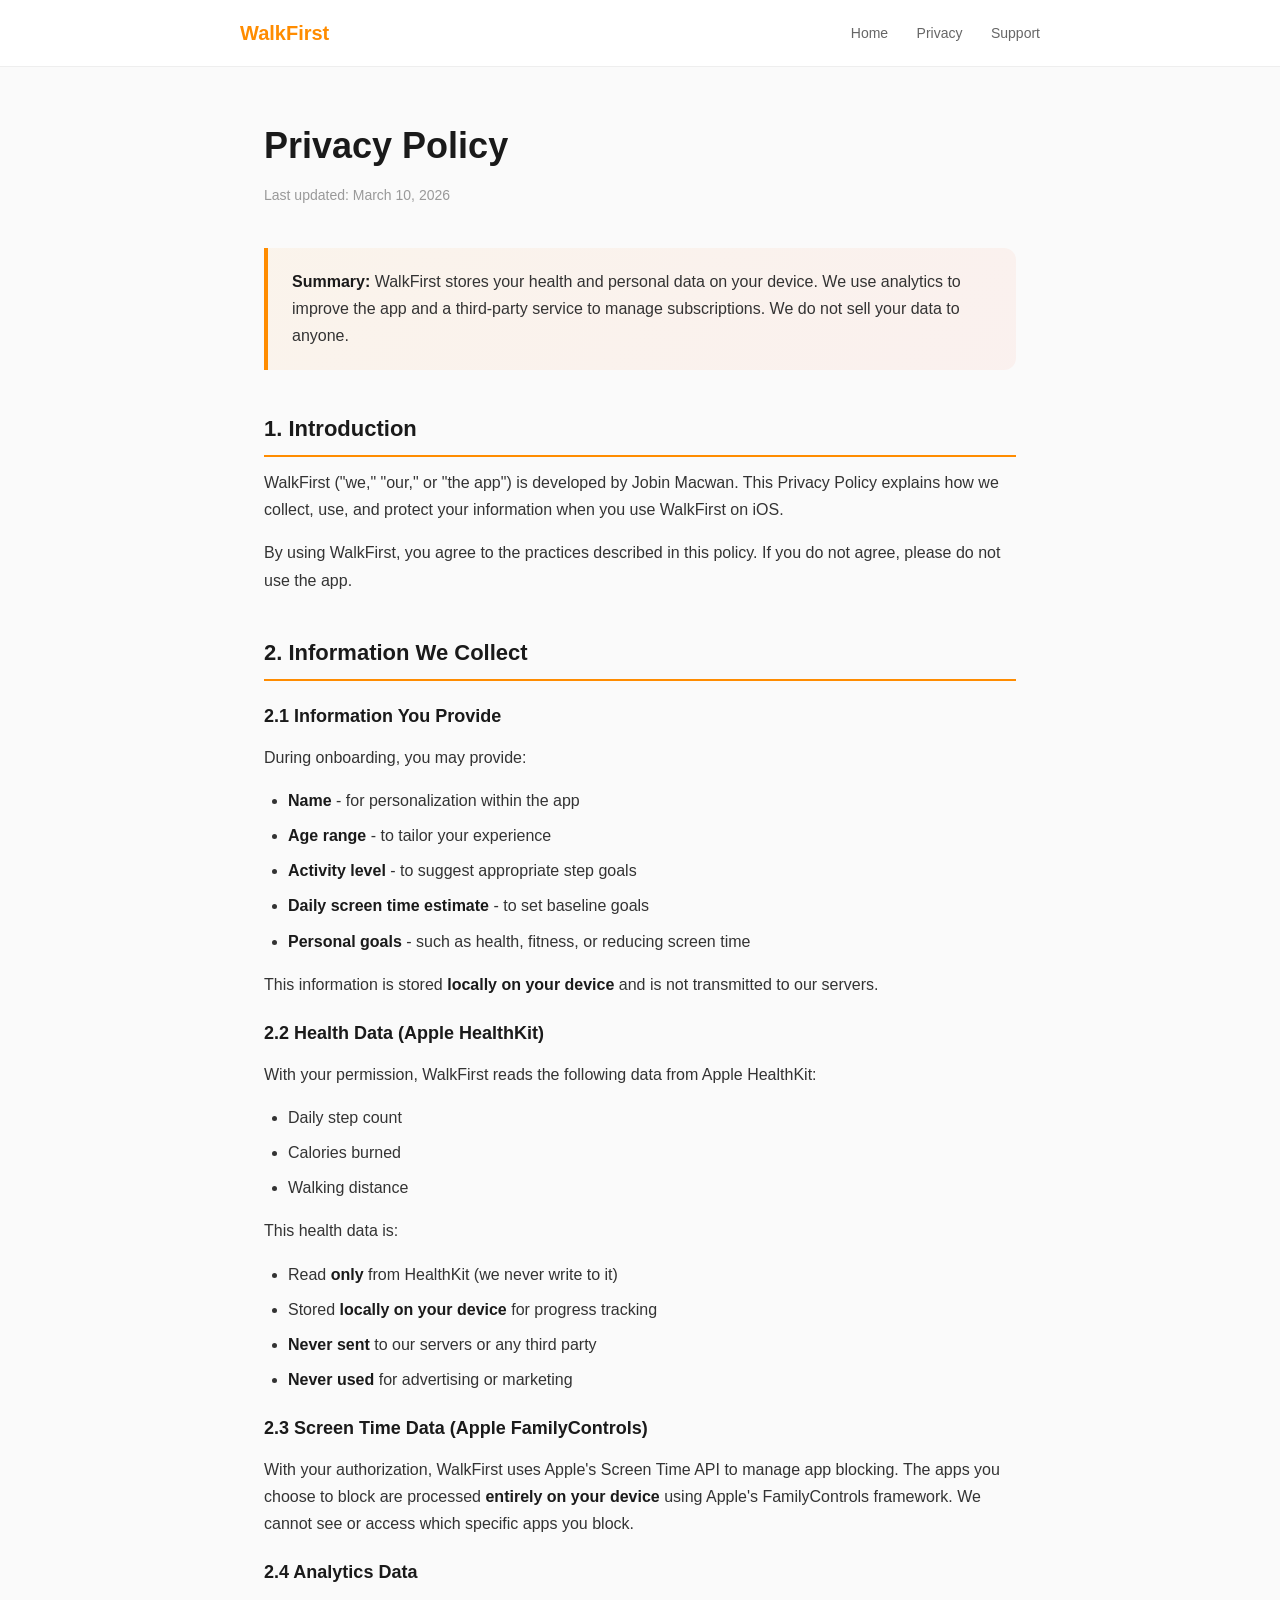
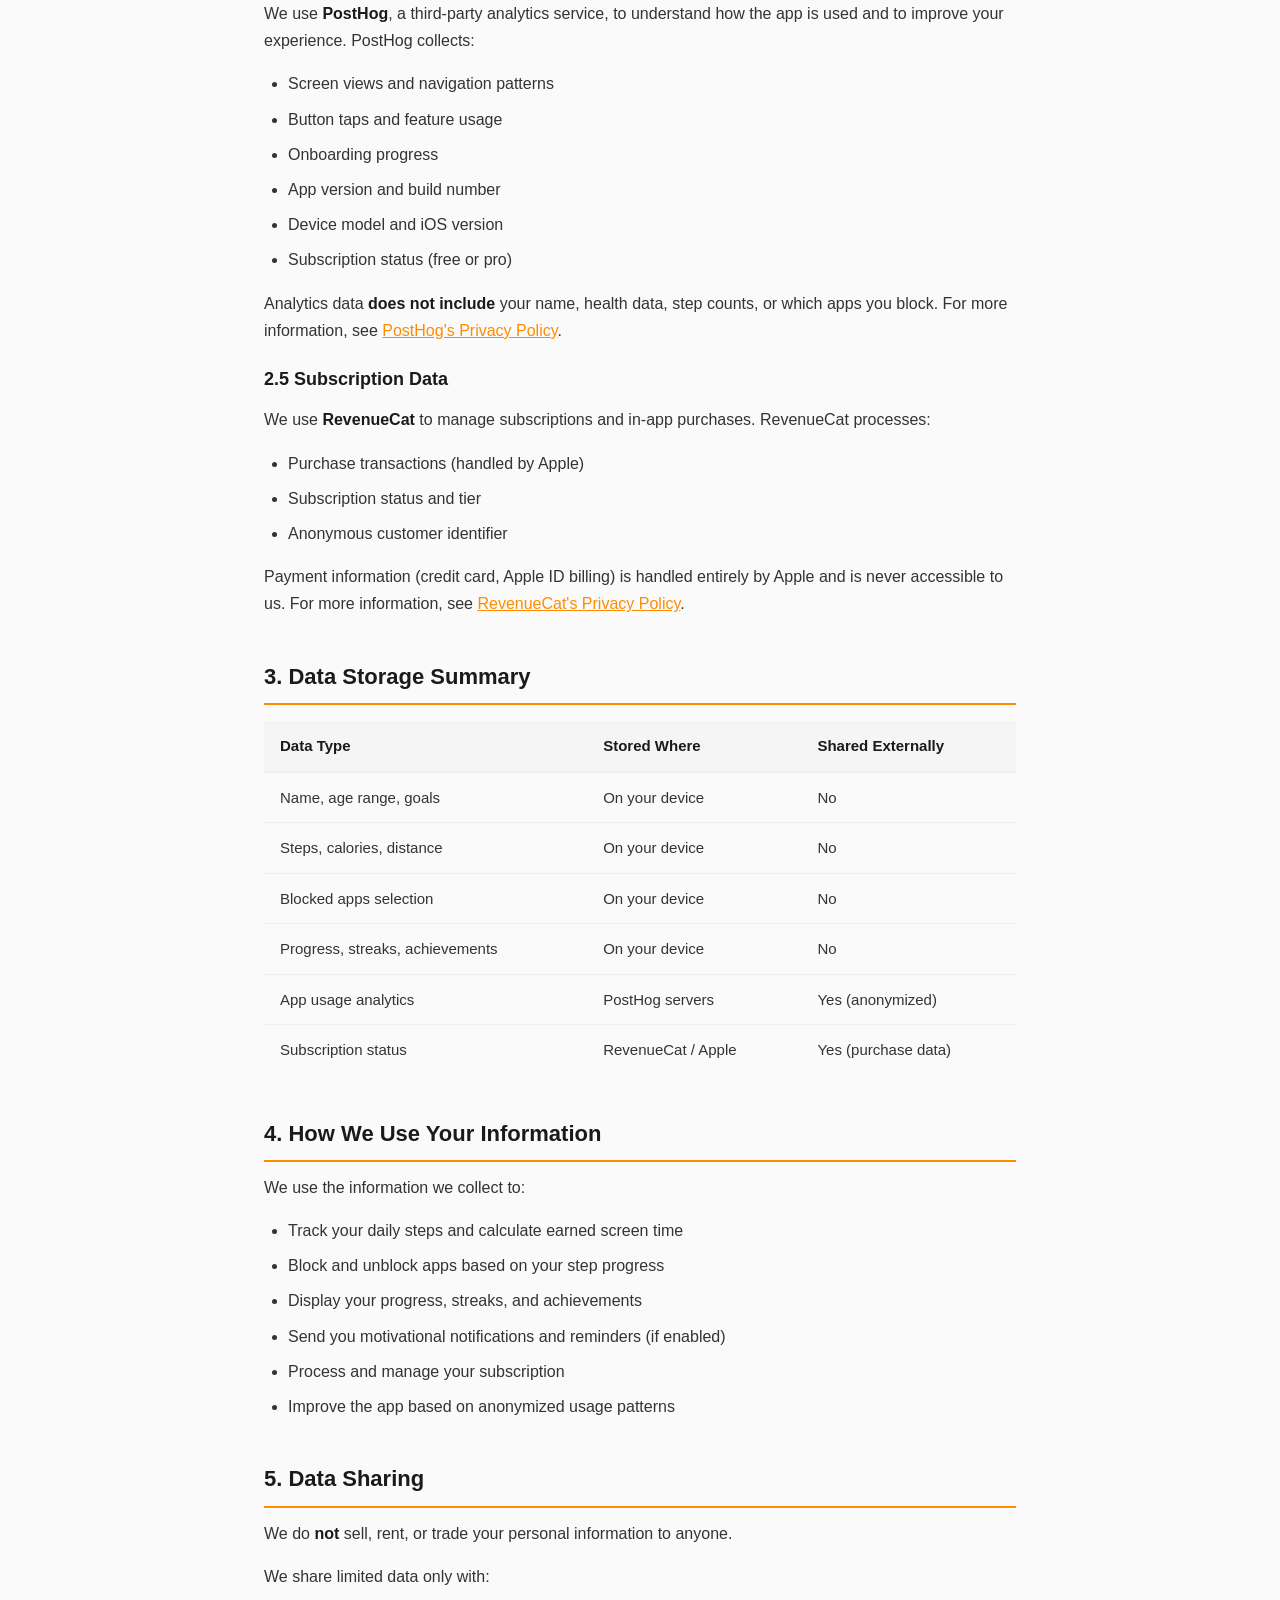
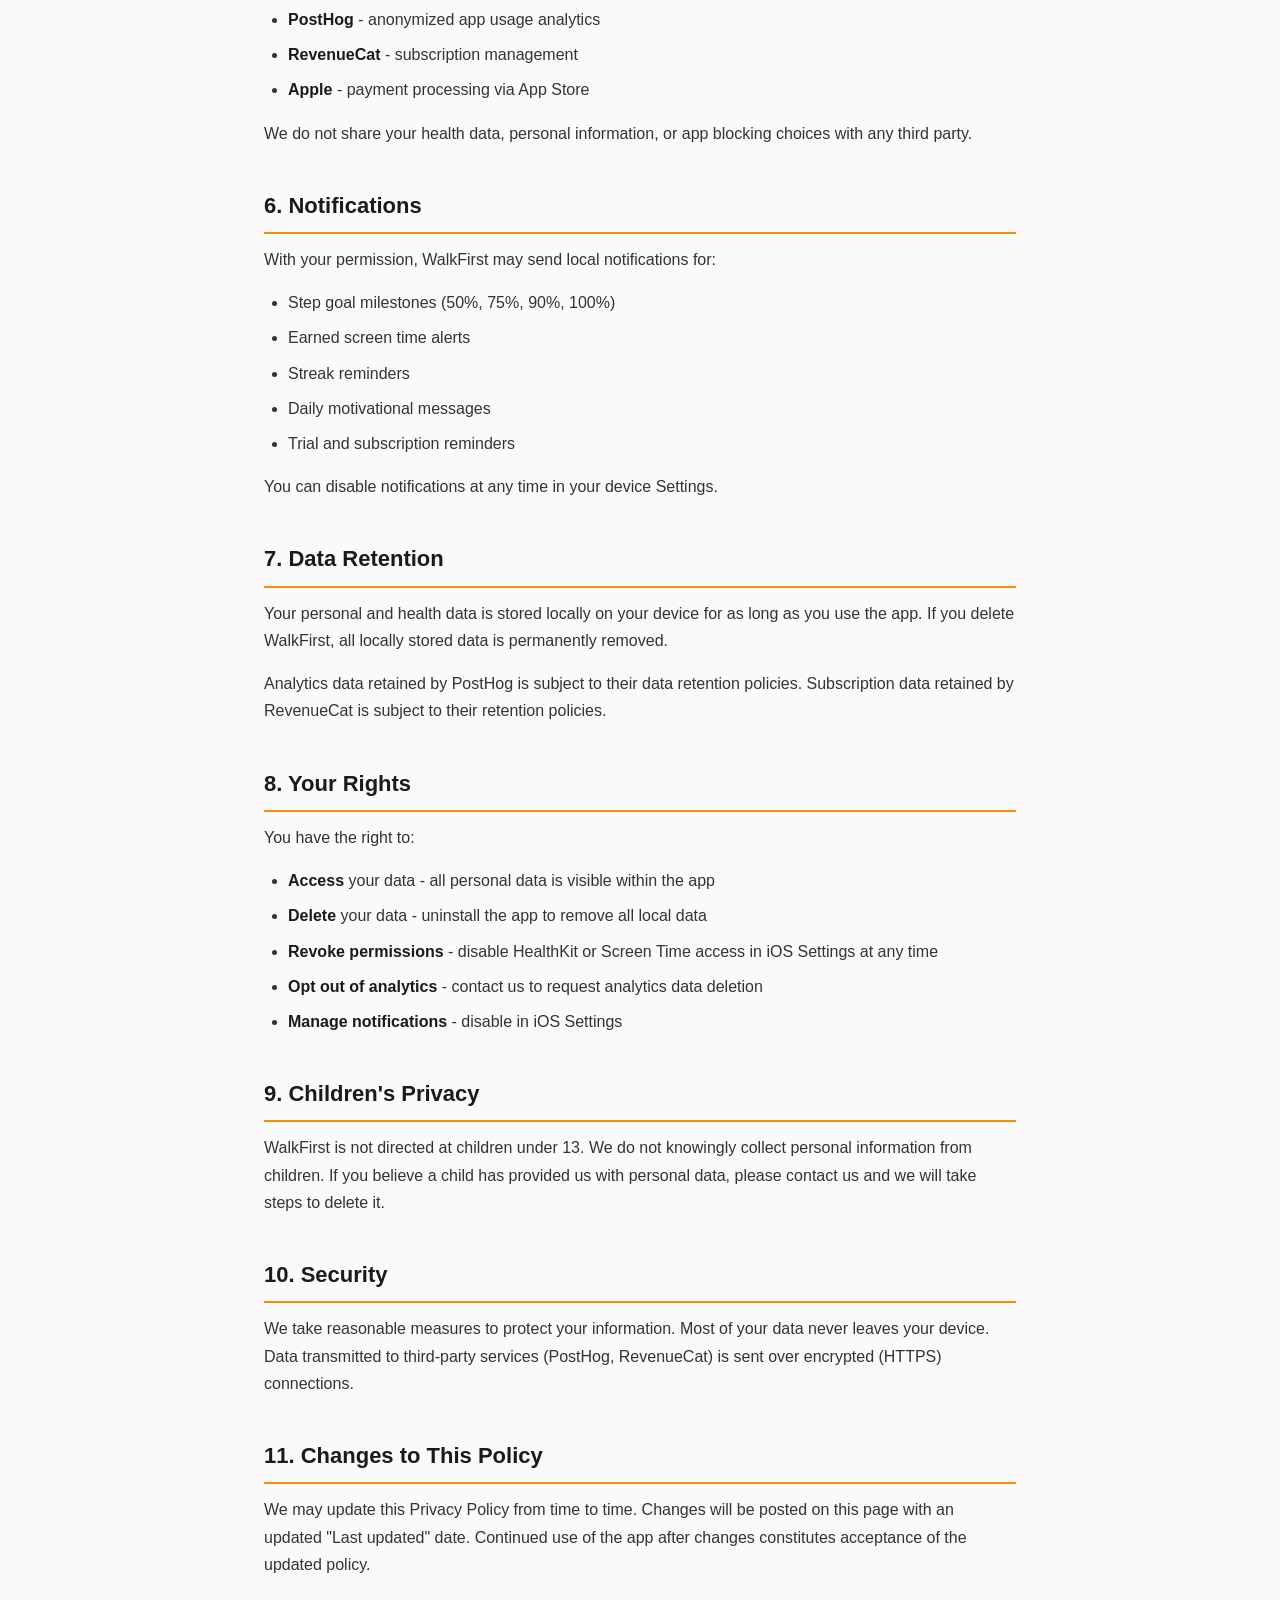
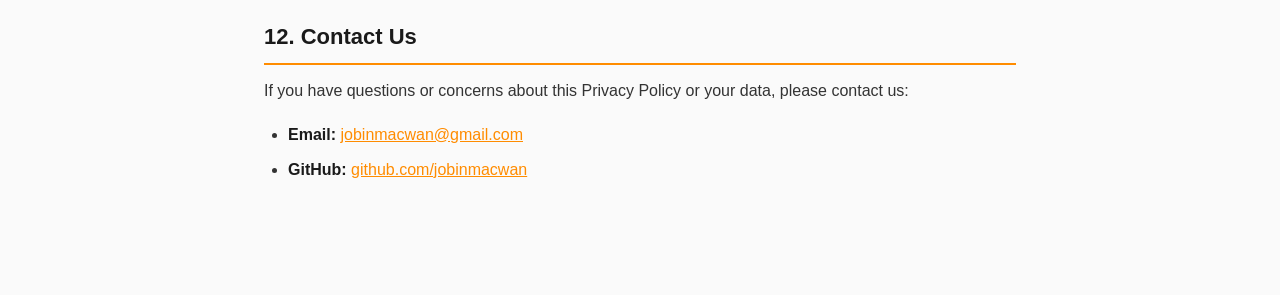
==== privacy-policy.html @ 960890cd "docs: Update landing page, privacy policy, and support page - Redesigned landing page with feature s" ====
<!DOCTYPE html>
<html lang="en">
<head>
<meta charset="UTF-8">
<meta name="viewport" content="width=device-width, initial-scale=1.0">
<title>Privacy Policy - WalkFirst</title>
<style>
  * { margin: 0; padding: 0; box-sizing: border-box; }
  body {
    font-family: -apple-system, BlinkMacSystemFont, 'SF Pro Text', 'Helvetica Neue', Arial, sans-serif;
    color: #1a1a1a;
    background: #fafafa;
    line-height: 1.7;
    -webkit-font-smoothing: antialiased;
  }

  /* Nav */
  nav {
    background: #fff;
    border-bottom: 1px solid #eee;
    padding: 16px 24px;
    position: sticky;
    top: 0;
    z-index: 10;
  }
  nav .nav-inner {
    max-width: 800px;
    margin: 0 auto;
    display: flex;
    align-items: center;
    justify-content: space-between;
  }
  nav .brand {
    font-size: 20px;
    font-weight: 700;
    color: #FF8C00;
    text-decoration: none;
  }
  nav .nav-links a {
    font-size: 14px;
    color: #666;
    text-decoration: none;
    margin-left: 24px;
    font-weight: 500;
  }
  nav .nav-links a:hover { color: #FF8C00; }

  /* Content */
  .container {
    max-width: 800px;
    margin: 0 auto;
    padding: 48px 24px 80px;
  }
  h1 {
    font-size: 36px;
    font-weight: 800;
    color: #1a1a1a;
    margin-bottom: 8px;
  }
  .last-updated {
    font-size: 14px;
    color: #999;
    margin-bottom: 40px;
  }
  h2 {
    font-size: 22px;
    font-weight: 700;
    color: #1a1a1a;
    margin-top: 40px;
    margin-bottom: 12px;
    padding-bottom: 8px;
    border-bottom: 2px solid #FF8C00;
    display: inline-block;
  }
  h2::after {
    content: '';
    display: block;
  }
  .section { margin-bottom: 32px; }
  .section h2 { display: block; }
  p { margin-bottom: 16px; color: #333; font-size: 16px; }
  ul {
    margin: 12px 0 16px 24px;
    color: #333;
  }
  li { margin-bottom: 8px; font-size: 16px; }
  strong { color: #1a1a1a; }
  .highlight-box {
    background: linear-gradient(135deg, rgba(255,140,0,0.06), rgba(255,89,51,0.06));
    border-left: 4px solid #FF8C00;
    border-radius: 0 12px 12px 0;
    padding: 20px 24px;
    margin: 24px 0;
  }
  .highlight-box p { margin-bottom: 0; }
  a { color: #FF8C00; }
  a:hover { color: #FF5933; }

  .table-wrap {
    overflow-x: auto;
    margin: 16px 0;
  }
  table {
    width: 100%;
    border-collapse: collapse;
    font-size: 15px;
  }
  th {
    text-align: left;
    padding: 12px 16px;
    background: #f5f5f5;
    font-weight: 600;
    border-bottom: 2px solid #eee;
    color: #1a1a1a;
  }
  td {
    padding: 12px 16px;
    border-bottom: 1px solid #eee;
    color: #333;
  }
  tr:last-child td { border-bottom: none; }

  @media (max-width: 600px) {
    h1 { font-size: 28px; }
    h2 { font-size: 20px; }
    .container { padding: 32px 16px 60px; }
  }
</style>
</head>
<body>

<nav>
  <div class="nav-inner">
    <a href="index.html" class="brand">WalkFirst</a>
    <div class="nav-links">
      <a href="index.html">Home</a>
      <a href="privacy-policy.html">Privacy</a>
      <a href="support.html">Support</a>
    </div>
  </div>
</nav>

<div class="container">

<h1>Privacy Policy</h1>
<p class="last-updated">Last updated: March 10, 2026</p>

<div class="highlight-box">
  <p><strong>Summary:</strong> WalkFirst stores your health and personal data on your device. We use analytics to improve the app and a third-party service to manage subscriptions. We do not sell your data to anyone.</p>
</div>

<div class="section">
  <h2>1. Introduction</h2>
  <p>WalkFirst ("we," "our," or "the app") is developed by Jobin Macwan. This Privacy Policy explains how we collect, use, and protect your information when you use WalkFirst on iOS.</p>
  <p>By using WalkFirst, you agree to the practices described in this policy. If you do not agree, please do not use the app.</p>
</div>

<div class="section">
  <h2>2. Information We Collect</h2>

  <h3 style="font-size:18px; font-weight:600; margin:20px 0 12px;">2.1 Information You Provide</h3>
  <p>During onboarding, you may provide:</p>
  <ul>
    <li><strong>Name</strong> - for personalization within the app</li>
    <li><strong>Age range</strong> - to tailor your experience</li>
    <li><strong>Activity level</strong> - to suggest appropriate step goals</li>
    <li><strong>Daily screen time estimate</strong> - to set baseline goals</li>
    <li><strong>Personal goals</strong> - such as health, fitness, or reducing screen time</li>
  </ul>
  <p>This information is stored <strong>locally on your device</strong> and is not transmitted to our servers.</p>

  <h3 style="font-size:18px; font-weight:600; margin:20px 0 12px;">2.2 Health Data (Apple HealthKit)</h3>
  <p>With your permission, WalkFirst reads the following data from Apple HealthKit:</p>
  <ul>
    <li>Daily step count</li>
    <li>Calories burned</li>
    <li>Walking distance</li>
  </ul>
  <p>This health data is:</p>
  <ul>
    <li>Read <strong>only</strong> from HealthKit (we never write to it)</li>
    <li>Stored <strong>locally on your device</strong> for progress tracking</li>
    <li><strong>Never sent</strong> to our servers or any third party</li>
    <li><strong>Never used</strong> for advertising or marketing</li>
  </ul>

  <h3 style="font-size:18px; font-weight:600; margin:20px 0 12px;">2.3 Screen Time Data (Apple FamilyControls)</h3>
  <p>With your authorization, WalkFirst uses Apple's Screen Time API to manage app blocking. The apps you choose to block are processed <strong>entirely on your device</strong> using Apple's FamilyControls framework. We cannot see or access which specific apps you block.</p>

  <h3 style="font-size:18px; font-weight:600; margin:20px 0 12px;">2.4 Analytics Data</h3>
  <p>We use <strong>PostHog</strong>, a third-party analytics service, to understand how the app is used and to improve your experience. PostHog collects:</p>
  <ul>
    <li>Screen views and navigation patterns</li>
    <li>Button taps and feature usage</li>
    <li>Onboarding progress</li>
    <li>App version and build number</li>
    <li>Device model and iOS version</li>
    <li>Subscription status (free or pro)</li>
  </ul>
  <p>Analytics data <strong>does not include</strong> your name, health data, step counts, or which apps you block. For more information, see <a href="https://posthog.com/privacy" target="_blank" rel="noopener">PostHog's Privacy Policy</a>.</p>

  <h3 style="font-size:18px; font-weight:600; margin:20px 0 12px;">2.5 Subscription Data</h3>
  <p>We use <strong>RevenueCat</strong> to manage subscriptions and in-app purchases. RevenueCat processes:</p>
  <ul>
    <li>Purchase transactions (handled by Apple)</li>
    <li>Subscription status and tier</li>
    <li>Anonymous customer identifier</li>
  </ul>
  <p>Payment information (credit card, Apple ID billing) is handled entirely by Apple and is never accessible to us. For more information, see <a href="https://www.revenuecat.com/privacy" target="_blank" rel="noopener">RevenueCat's Privacy Policy</a>.</p>
</div>

<div class="section">
  <h2>3. Data Storage Summary</h2>
  <div class="table-wrap">
    <table>
      <thead>
        <tr>
          <th>Data Type</th>
          <th>Stored Where</th>
          <th>Shared Externally</th>
        </tr>
      </thead>
      <tbody>
        <tr>
          <td>Name, age range, goals</td>
          <td>On your device</td>
          <td>No</td>
        </tr>
        <tr>
          <td>Steps, calories, distance</td>
          <td>On your device</td>
          <td>No</td>
        </tr>
        <tr>
          <td>Blocked apps selection</td>
          <td>On your device</td>
          <td>No</td>
        </tr>
        <tr>
          <td>Progress, streaks, achievements</td>
          <td>On your device</td>
          <td>No</td>
        </tr>
        <tr>
          <td>App usage analytics</td>
          <td>PostHog servers</td>
          <td>Yes (anonymized)</td>
        </tr>
        <tr>
          <td>Subscription status</td>
          <td>RevenueCat / Apple</td>
          <td>Yes (purchase data)</td>
        </tr>
      </tbody>
    </table>
  </div>
</div>

<div class="section">
  <h2>4. How We Use Your Information</h2>
  <p>We use the information we collect to:</p>
  <ul>
    <li>Track your daily steps and calculate earned screen time</li>
    <li>Block and unblock apps based on your step progress</li>
    <li>Display your progress, streaks, and achievements</li>
    <li>Send you motivational notifications and reminders (if enabled)</li>
    <li>Process and manage your subscription</li>
    <li>Improve the app based on anonymized usage patterns</li>
  </ul>
</div>

<div class="section">
  <h2>5. Data Sharing</h2>
  <p>We do <strong>not</strong> sell, rent, or trade your personal information to anyone.</p>
  <p>We share limited data only with:</p>
  <ul>
    <li><strong>PostHog</strong> - anonymized app usage analytics</li>
    <li><strong>RevenueCat</strong> - subscription management</li>
    <li><strong>Apple</strong> - payment processing via App Store</li>
  </ul>
  <p>We do not share your health data, personal information, or app blocking choices with any third party.</p>
</div>

<div class="section">
  <h2>6. Notifications</h2>
  <p>With your permission, WalkFirst may send local notifications for:</p>
  <ul>
    <li>Step goal milestones (50%, 75%, 90%, 100%)</li>
    <li>Earned screen time alerts</li>
    <li>Streak reminders</li>
    <li>Daily motivational messages</li>
    <li>Trial and subscription reminders</li>
  </ul>
  <p>You can disable notifications at any time in your device Settings.</p>
</div>

<div class="section">
  <h2>7. Data Retention</h2>
  <p>Your personal and health data is stored locally on your device for as long as you use the app. If you delete WalkFirst, all locally stored data is permanently removed.</p>
  <p>Analytics data retained by PostHog is subject to their data retention policies. Subscription data retained by RevenueCat is subject to their retention policies.</p>
</div>

<div class="section">
  <h2>8. Your Rights</h2>
  <p>You have the right to:</p>
  <ul>
    <li><strong>Access</strong> your data - all personal data is visible within the app</li>
    <li><strong>Delete</strong> your data - uninstall the app to remove all local data</li>
    <li><strong>Revoke permissions</strong> - disable HealthKit or Screen Time access in iOS Settings at any time</li>
    <li><strong>Opt out of analytics</strong> - contact us to request analytics data deletion</li>
    <li><strong>Manage notifications</strong> - disable in iOS Settings</li>
  </ul>
</div>

<div class="section">
  <h2>9. Children's Privacy</h2>
  <p>WalkFirst is not directed at children under 13. We do not knowingly collect personal information from children. If you believe a child has provided us with personal data, please contact us and we will take steps to delete it.</p>
</div>

<div class="section">
  <h2>10. Security</h2>
  <p>We take reasonable measures to protect your information. Most of your data never leaves your device. Data transmitted to third-party services (PostHog, RevenueCat) is sent over encrypted (HTTPS) connections.</p>
</div>

<div class="section">
  <h2>11. Changes to This Policy</h2>
  <p>We may update this Privacy Policy from time to time. Changes will be posted on this page with an updated "Last updated" date. Continued use of the app after changes constitutes acceptance of the updated policy.</p>
</div>

<div class="section">
  <h2>12. Contact Us</h2>
  <p>If you have questions or concerns about this Privacy Policy or your data, please contact us:</p>
  <ul>
    <li><strong>Email:</strong> <a href="mailto:jobinmacwan@gmail.com">jobinmacwan@gmail.com</a></li>
    <li><strong>GitHub:</strong> <a href="https://github.com/jobinmacwan" target="_blank" rel="noopener">github.com/jobinmacwan</a></li>
  </ul>
</div>

</div>

</body>
</html>
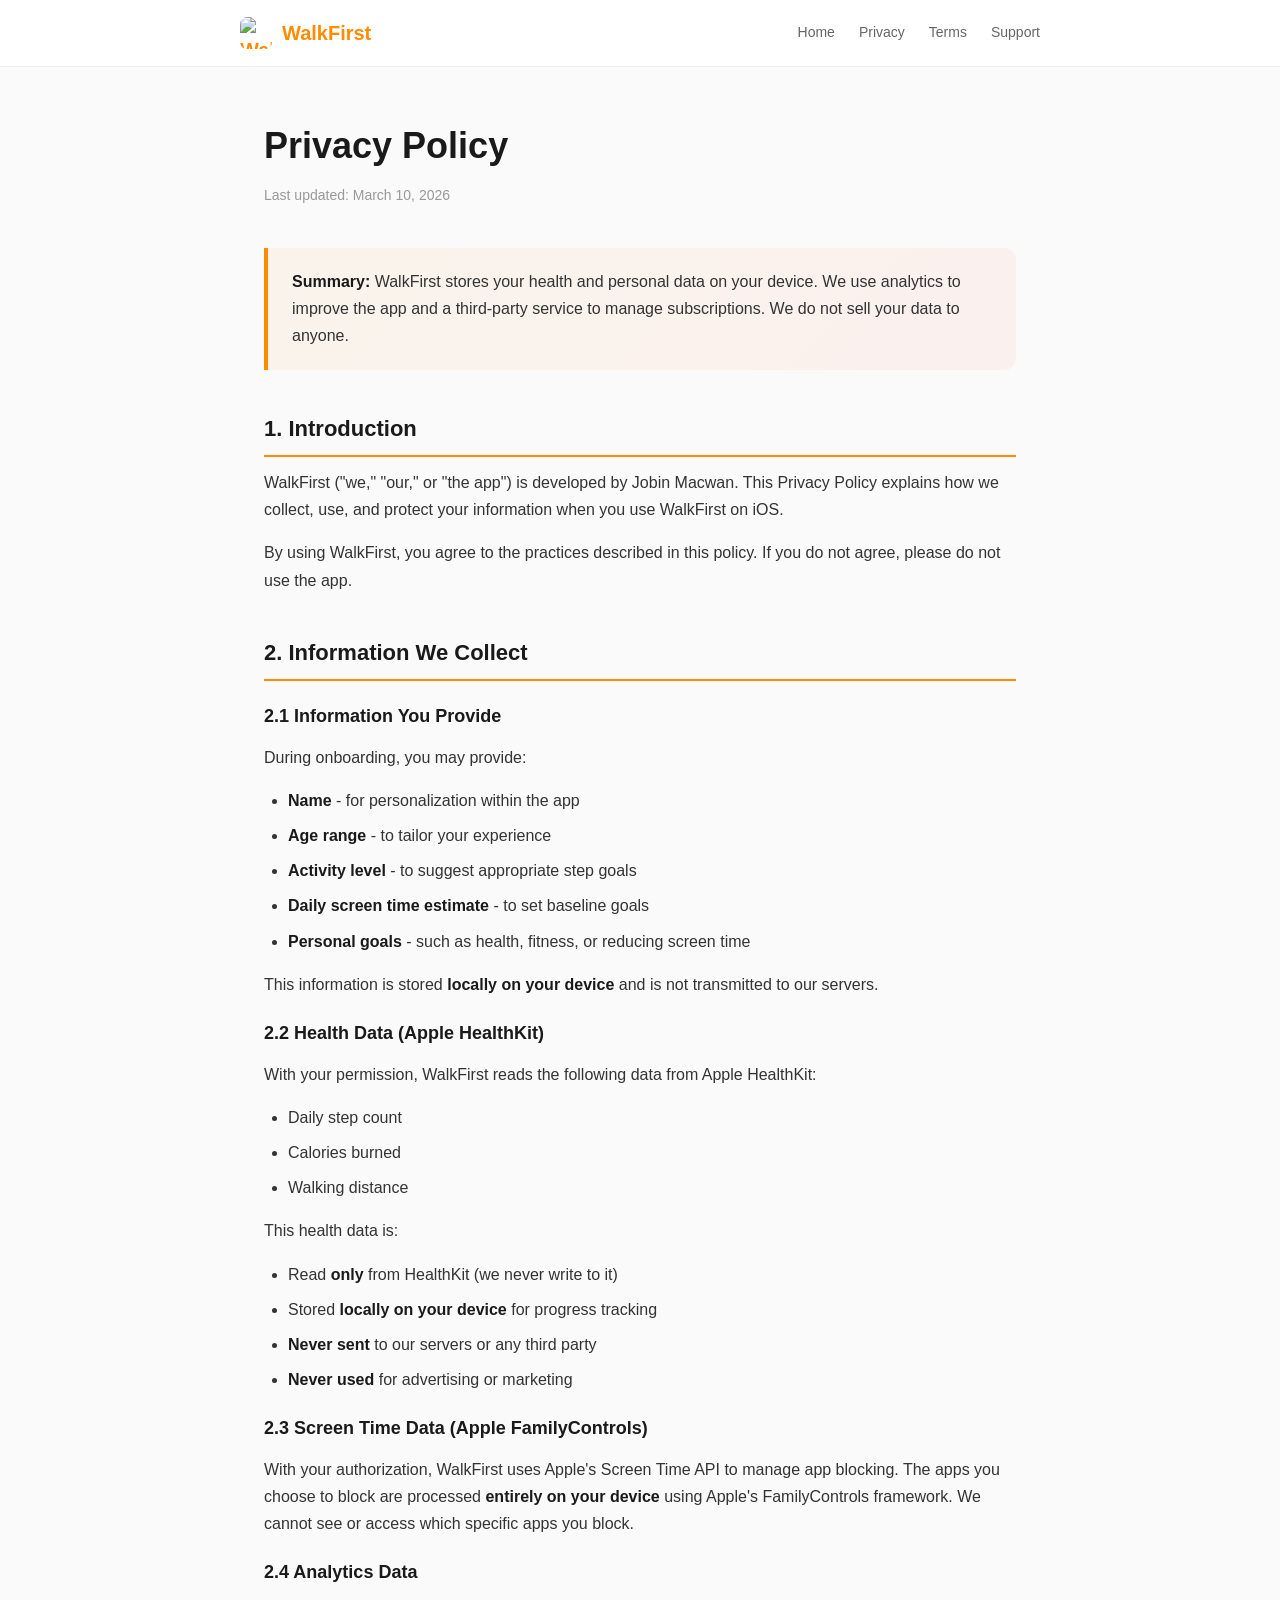
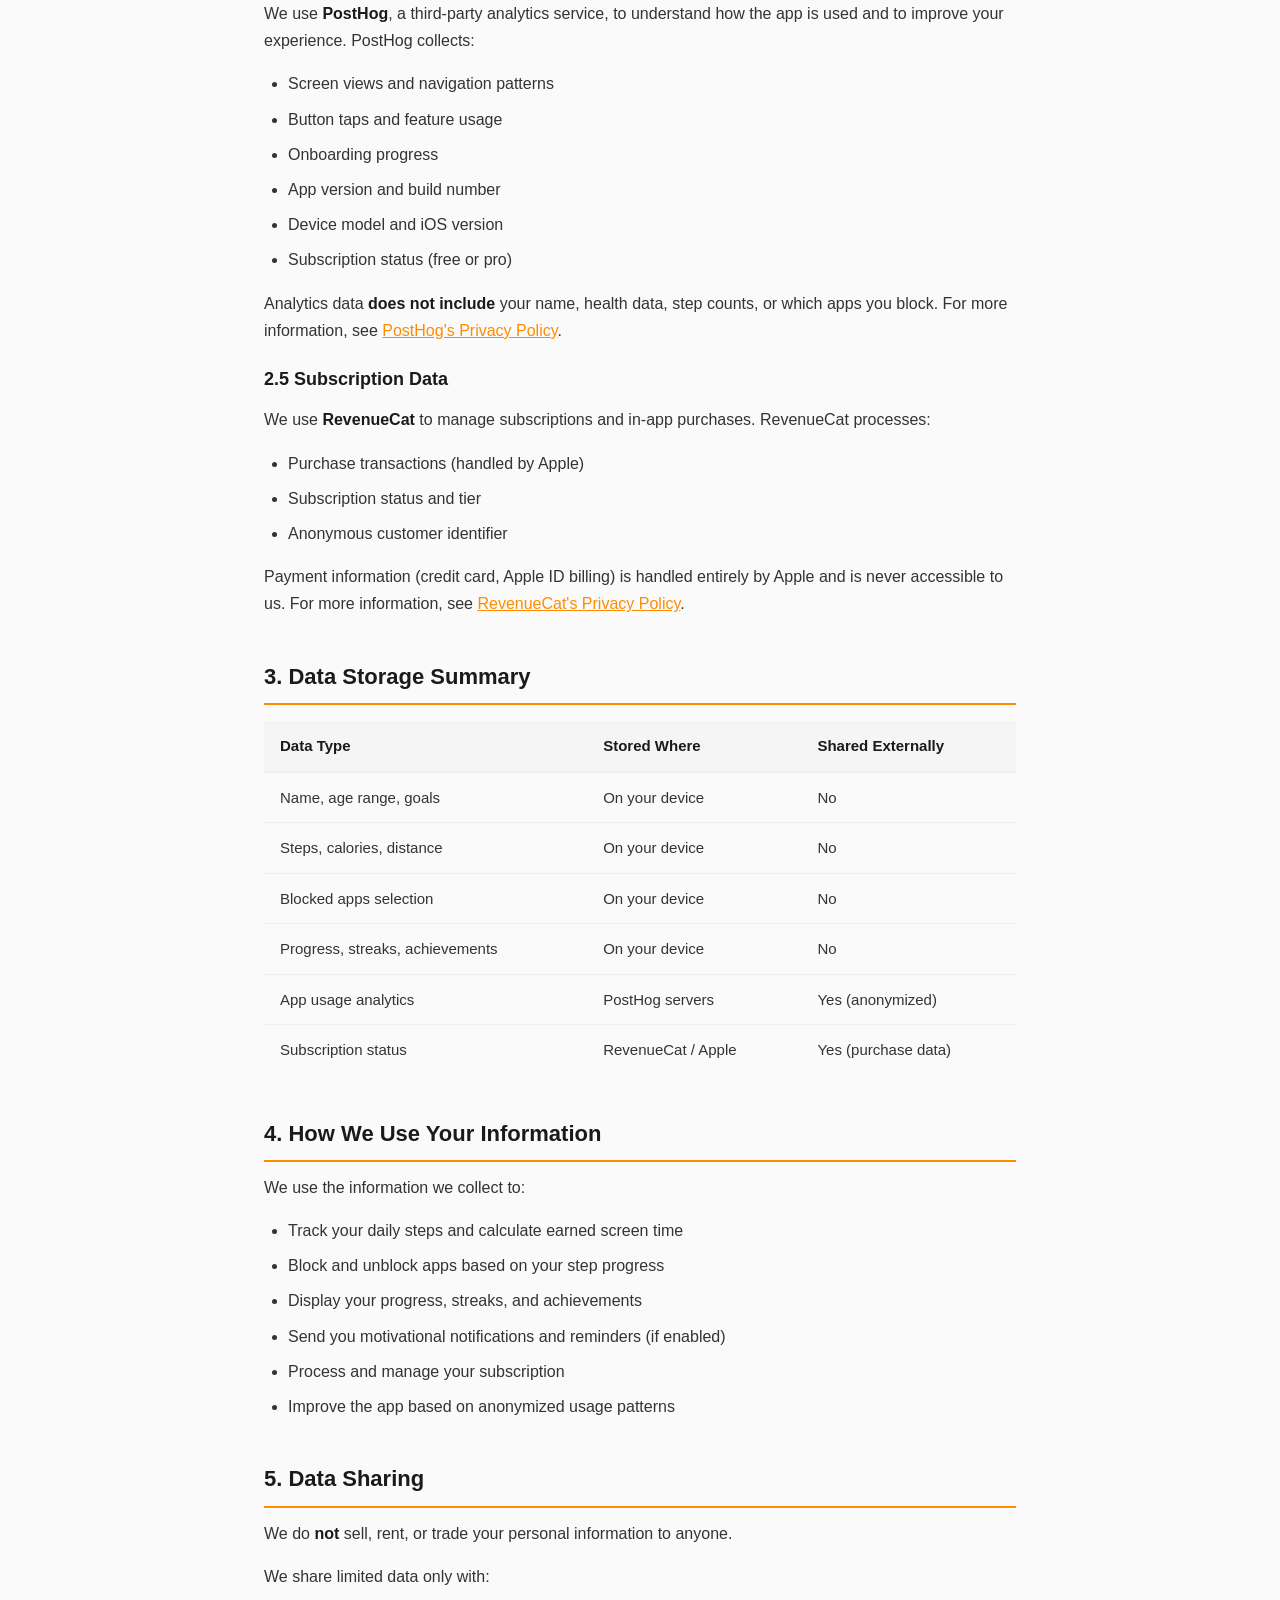
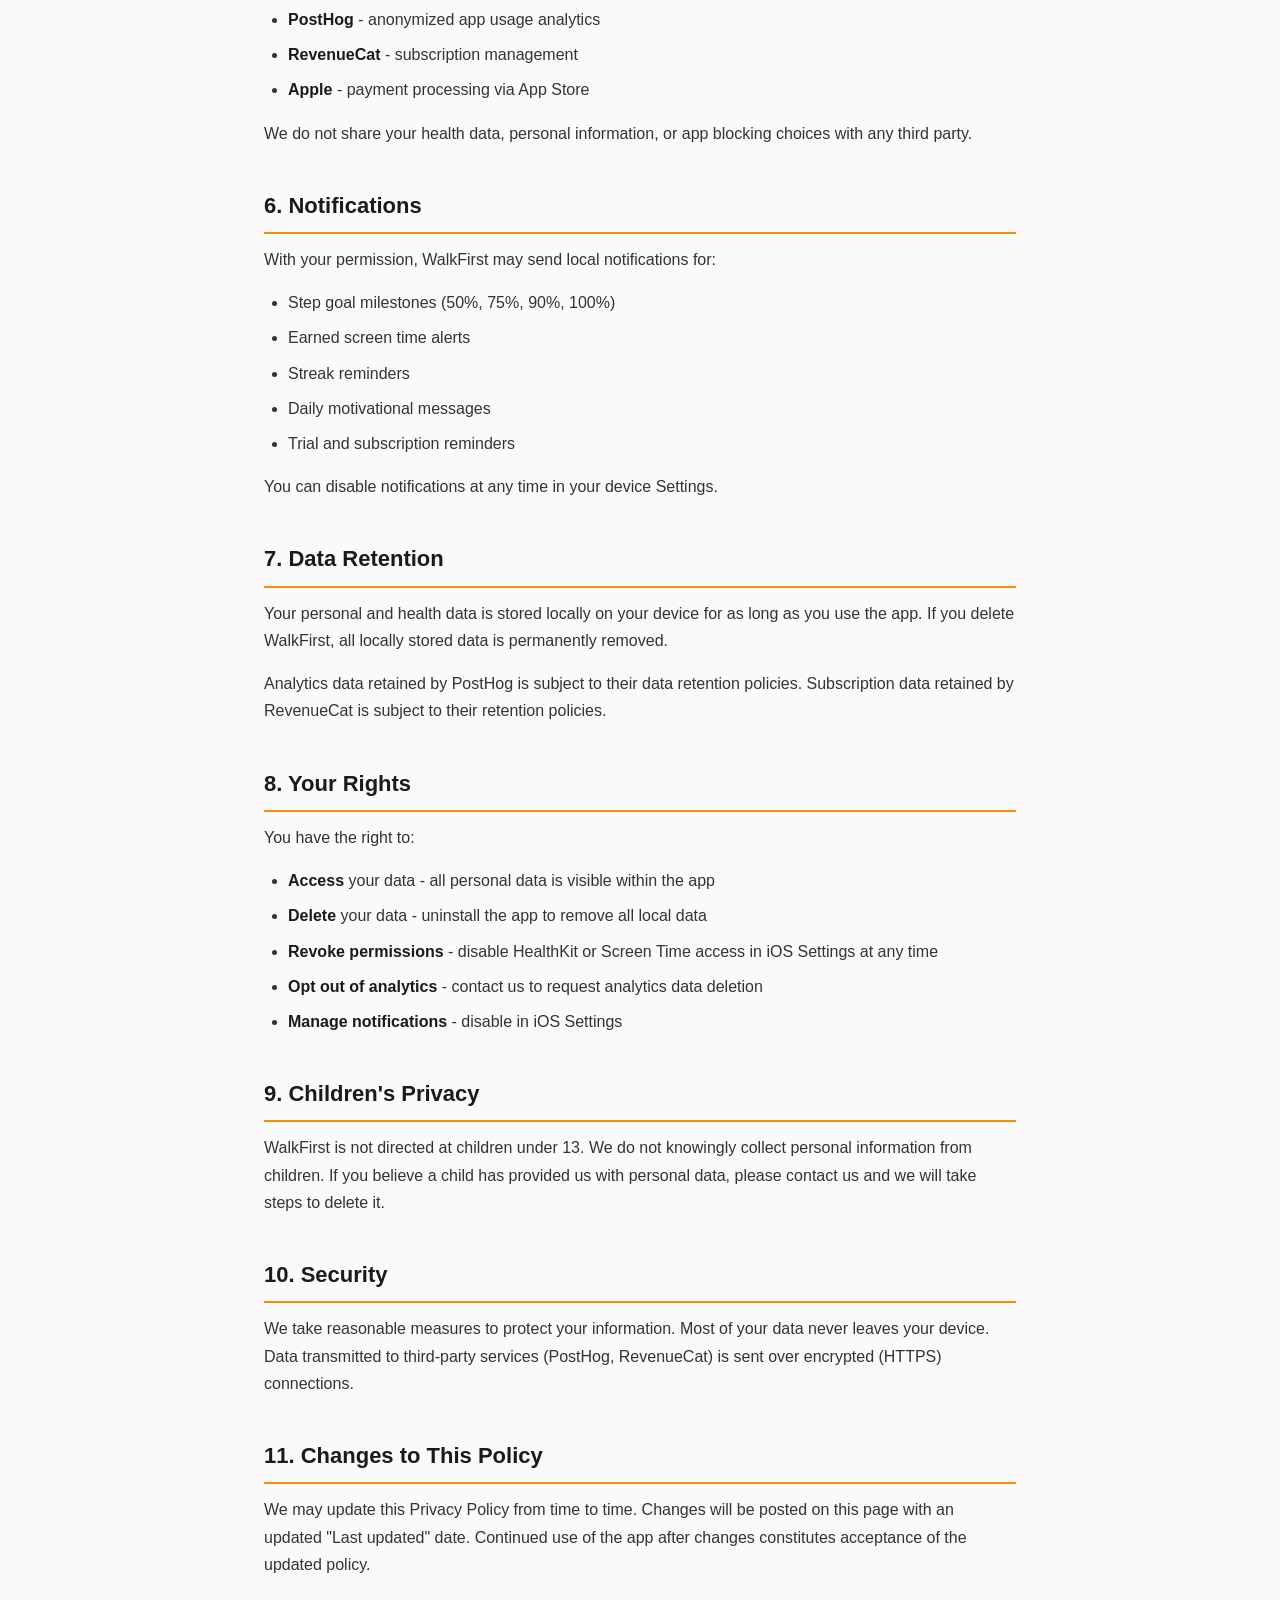
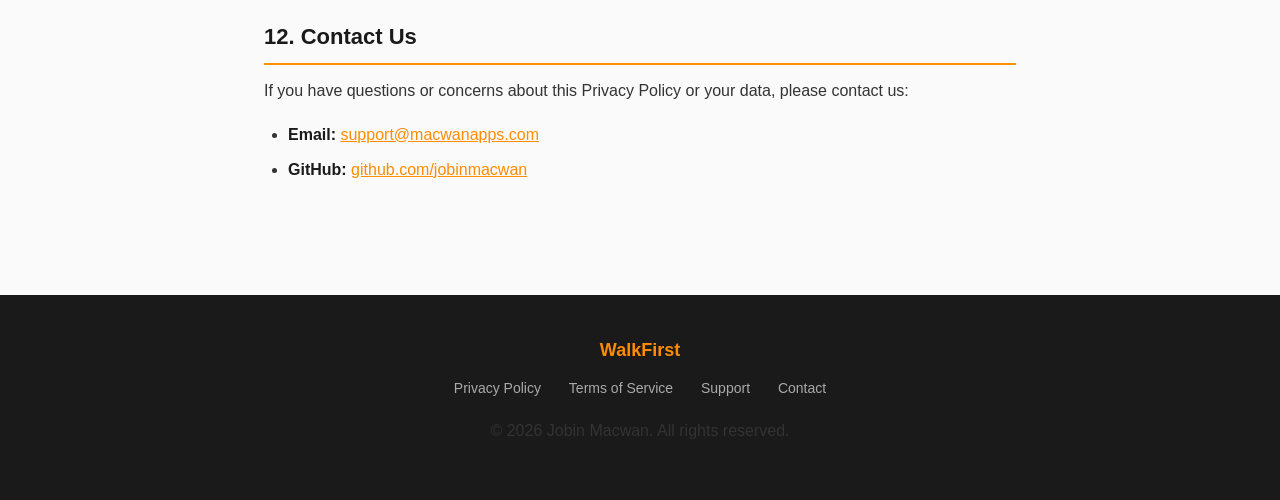
==== commit 9ca0116f: "fix: Update URLs to walkfirst.macwanapps.com and support email - OG image/URL meta tags now point to" ====
--- a/privacy-policy.html
+++ b/privacy-policy.html
@@ -4,6 +4,12 @@
 <meta charset="UTF-8">
 <meta name="viewport" content="width=device-width, initial-scale=1.0">
 <title>Privacy Policy - WalkFirst</title>
+<meta property="og:title" content="Privacy Policy - WalkFirst">
+<meta property="og:description" content="WalkFirst Privacy Policy. Learn how we handle your data with care and transparency.">
+<meta property="og:image" content="https://walkfirst.macwanapps.com/images/app-icon.png">
+<link rel="icon" type="image/png" sizes="32x32" href="images/favicon-32x32.png">
+<link rel="icon" type="image/png" sizes="16x16" href="images/favicon-16x16.png">
+<link rel="apple-touch-icon" sizes="180x180" href="images/apple-touch-icon.png">
 <style>
   * { margin: 0; padding: 0; box-sizing: border-box; }
   body {
@@ -35,6 +41,18 @@
     font-weight: 700;
     color: #FF8C00;
     text-decoration: none;
+    display: flex;
+    align-items: center;
+    gap: 10px;
+  }
+  nav .brand img {
+    width: 32px;
+    height: 32px;
+    border-radius: 22%;
+  }
+  nav .nav-links {
+    display: flex;
+    align-items: center;
   }
   nav .nav-links a {
     font-size: 14px;
@@ -44,6 +62,53 @@
     font-weight: 500;
   }
   nav .nav-links a:hover { color: #FF8C00; }
+  .hamburger {
+    display: none;
+    background: none;
+    border: none;
+    cursor: pointer;
+    padding: 4px;
+    flex-direction: column;
+    gap: 5px;
+  }
+  .hamburger span {
+    display: block;
+    width: 22px;
+    height: 2px;
+    background: #1a1a1a;
+    border-radius: 2px;
+    transition: transform 0.3s, opacity 0.3s;
+  }
+  .hamburger.open span:nth-child(1) { transform: translateY(7px) rotate(45deg); }
+  .hamburger.open span:nth-child(2) { opacity: 0; }
+  .hamburger.open span:nth-child(3) { transform: translateY(-7px) rotate(-45deg); }
+  @media (max-width: 768px) {
+    .hamburger { display: flex; }
+    nav .nav-links {
+      display: none;
+      position: absolute;
+      top: 100%;
+      left: 0;
+      right: 0;
+      background: rgba(255,255,255,0.98);
+      backdrop-filter: blur(20px);
+      -webkit-backdrop-filter: blur(20px);
+      flex-direction: column;
+      padding: 16px 24px 24px;
+      border-bottom: 1px solid rgba(0,0,0,0.06);
+      box-shadow: 0 8px 30px rgba(0,0,0,0.08);
+    }
+    nav .nav-links.open { display: flex; }
+    nav .nav-links a {
+      margin-left: 0;
+      padding: 12px 0;
+      font-size: 17px;
+      border-bottom: 1px solid #f0f0f0;
+      width: 100%;
+      text-align: center;
+    }
+    nav .nav-links a:last-child { border-bottom: none; }
+  }
 
   /* Content */
   .container {
@@ -120,6 +185,29 @@
   }
   tr:last-child td { border-bottom: none; }
 
+  /* Footer */
+  footer {
+    background: #1a1a1a;
+    color: #aaa;
+    padding: 40px 24px;
+    text-align: center;
+    font-size: 14px;
+  }
+  footer a {
+    color: #aaa;
+    text-decoration: none;
+    margin: 0 12px;
+  }
+  footer a:hover { color: #FF8C00; }
+  footer .footer-brand {
+    color: #FF8C00;
+    font-weight: 700;
+    font-size: 18px;
+    margin-bottom: 12px;
+    display: block;
+  }
+  footer .footer-links { margin-bottom: 16px; }
+
   @media (max-width: 600px) {
     h1 { font-size: 28px; }
     h2 { font-size: 20px; }
@@ -131,10 +219,14 @@
 
 <nav>
   <div class="nav-inner">
-    <a href="index.html" class="brand">WalkFirst</a>
+    <a href="index.html" class="brand"><img src="images/app-icon.png" alt="WalkFirst Icon">WalkFirst</a>
+    <button class="hamburger" onclick="this.classList.toggle('open');this.nextElementSibling.classList.toggle('open')" aria-label="Menu">
+      <span></span><span></span><span></span>
+    </button>
     <div class="nav-links">
       <a href="index.html">Home</a>
       <a href="privacy-policy.html">Privacy</a>
+      <a href="terms.html">Terms</a>
       <a href="support.html">Support</a>
     </div>
   </div>
@@ -331,12 +423,23 @@
   <h2>12. Contact Us</h2>
   <p>If you have questions or concerns about this Privacy Policy or your data, please contact us:</p>
   <ul>
-    <li><strong>Email:</strong> <a href="mailto:jobinmacwan@gmail.com">jobinmacwan@gmail.com</a></li>
+    <li><strong>Email:</strong> <a href="mailto:support@macwanapps.com">support@macwanapps.com</a></li>
     <li><strong>GitHub:</strong> <a href="https://github.com/jobinmacwan" target="_blank" rel="noopener">github.com/jobinmacwan</a></li>
   </ul>
 </div>
 
 </div>
+
+<footer>
+  <span class="footer-brand">WalkFirst</span>
+  <div class="footer-links">
+    <a href="privacy-policy.html">Privacy Policy</a>
+    <a href="terms.html">Terms of Service</a>
+    <a href="support.html">Support</a>
+    <a href="mailto:support@macwanapps.com">Contact</a>
+  </div>
+  <p>&copy; 2026 Jobin Macwan. All rights reserved.</p>
+</footer>
 
 </body>
 </html>
